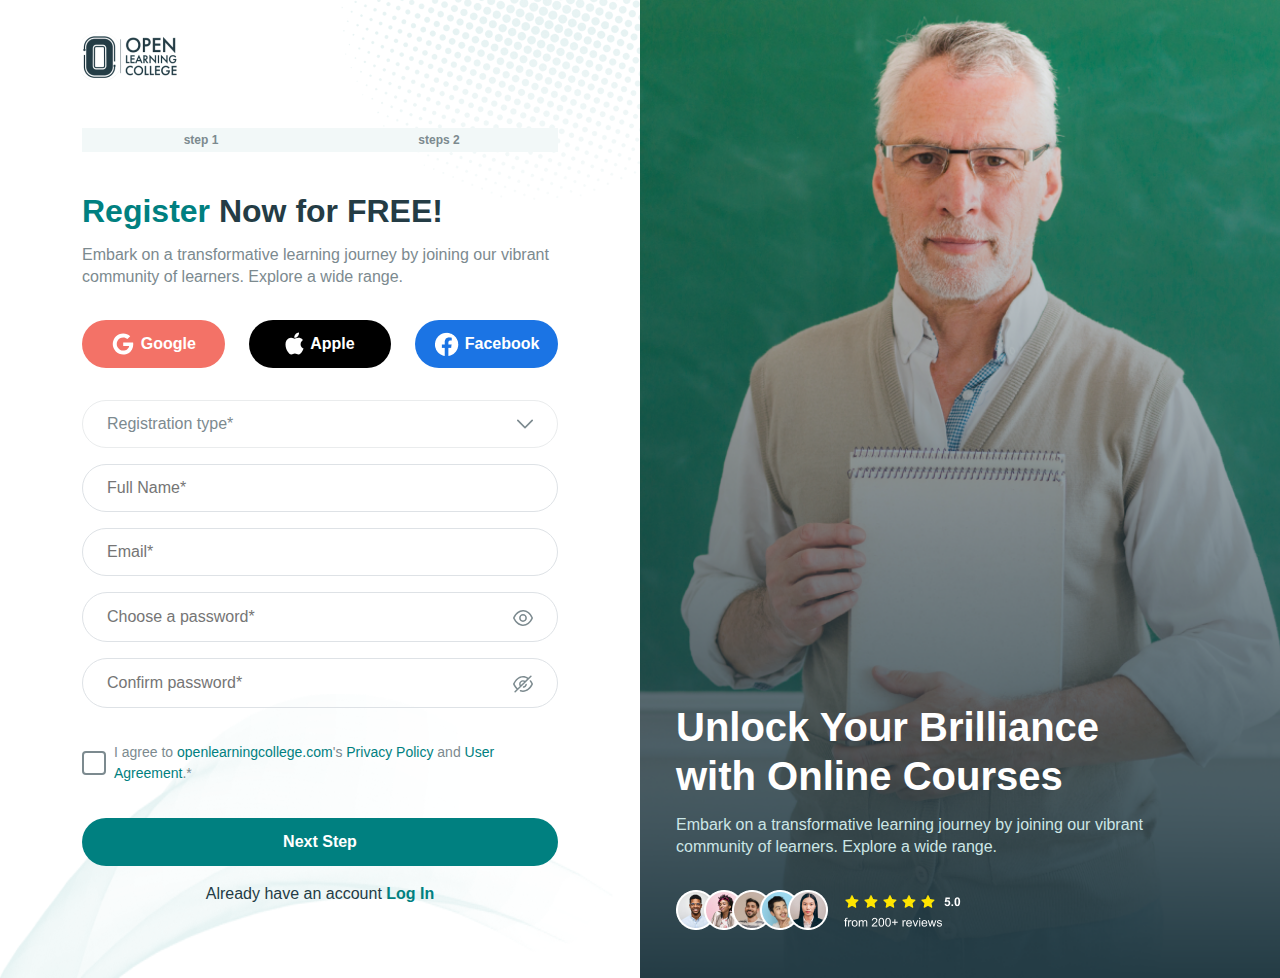
==== educator-first-step.html @ 33f60634 "complete second page" ====
<!DOCTYPE html>
<html lang="en">
<head>
    <meta charset="UTF-8">
    <meta name="viewport" content="width=device-width, initial-scale=1.0">
    <title>Educator first step</title>
    <link rel="stylesheet" href="css/bootstrap.min.css">
    <link rel="stylesheet" href="css/style.css">
</head>
<body>

    <section class="auth-section position-relative" style="background-image: url(images/Mask-group-2.png);">
        <div class="container">
            <div class="row">
                <div class="col-lg-6 overflow-hidden form-column position-relative z-index-1">
                    <div class="pr-spacing-17_5 pr-lg-spacing-0 pr-sm-spacing-0 pb-spacing-18 pb-ls-spacing-8">
                        <div class="main-logo pb-5 pt-spacing-8">
                            <img src="images/main-Logo.png" alt="logo" style="width: 97px; height: 48px;">
                        </div>
                        <div class="step-box d-flex w-100 bg-white-secondary">
                            <a href="educator-first-step" class="bg-transparent border-0 bs-gray p-1 rounded-32 font-12 fw-bold text-decoration-none d-block text-center line-height-137 active" style="width: 50%;">step 1  </a>

                            <a href="educator-second-step.html" class="bg-transparent border-0 bs-gray p-1 rounded-32 font-12 fw-bold text-decoration-none d-block text-center line-height-137" style="width: 50%;">steps 2 </a>
                        </div>


                        <div class="pt-spacing-10">
                            <h2 class="gray-dark fw-bold line-height-124"><span class="green-secondary">Register</span> Now for FREE!</h2>
                            <p class="bs-gray fw-normal font-16 line-height-138 pt-spacing-3">Embark on a transformative learning journey by joining our vibrant community of learners. Explore a wide range.</p>
                        </div>
                        <div class="row pt-spacing-8">
                            <div class="col-lg-4 col-md-4">
                                <a href="#" class="text-decoration-none d-flex align-items-center border-0 bg-deep-orange rounded-48 py-spacing-3 bs-white fw-bold font-16 w-100 justify-content-center">
                                    <svg class="mr-spacing-1_5" xmlns="http://www.w3.org/2000/svg" width="24" height="24" fill="none"><path d="M12.211 10.503h9.876c.108.608.163 1.19.163 1.743 0 1.97-.413 3.73-1.24 5.279a8.95 8.95 0 0 1-3.534 3.63c-1.53.871-3.285 1.307-5.265 1.307-1.426 0-2.783-.274-4.073-.824-1.29-.55-2.402-1.292-3.337-2.227-.935-.935-1.678-2.048-2.227-3.337A10.283 10.283 0 0 1 1.75 12c0-1.425.275-2.783.824-4.073.55-1.29 1.292-2.401 2.227-3.337.935-.935 2.048-1.677 3.337-2.227 1.29-.55 2.647-.824 4.073-.824 2.724 0 5.063.913 7.015 2.738L16.38 7.016c-1.117-1.08-2.506-1.621-4.168-1.621a6.25 6.25 0 0 0-3.249.885A6.524 6.524 0 0 0 6.6 8.684a6.547 6.547 0 0 0-.872 3.317c0 1.199.291 2.304.872 3.317a6.524 6.524 0 0 0 2.363 2.404 6.25 6.25 0 0 0 3.25.886c.79 0 1.516-.11 2.178-.327.663-.218 1.208-.49 1.635-.818.427-.327.8-.699 1.117-1.117a5.2 5.2 0 0 0 .701-1.185c.15-.372.253-.726.307-1.062h-5.939v-3.596Z" fill="#fff"/></svg>
                                    Google
                                </a>
                            </div>

                            <div class="col-lg-4 col-md-4 mt-3 mt-md-0">
                                <a href="#" class="text-decoration-none d-flex align-items-center border-0 bg-black rounded-48 py-spacing-3 bs-white fw-bold font-16 w-100 justify-content-center">
                                    <svg class="mr-spacing-1_5" xmlns="http://www.w3.org/2000/svg" width="19" height="23" fill="none"><path d="M1.429 8.584c-1.862 3.23-.678 8.135 1.38 11.108 1.029 1.486 2.07 2.82 3.495 2.82h.081c.67-.027 1.154-.234 1.621-.433.526-.224 1.069-.455 1.921-.455.81 0 1.328.224 1.829.44.493.213 1 .434 1.751.42 1.606-.03 2.591-1.47 3.461-2.74a12.145 12.145 0 0 0 1.516-3.106l.007-.02a.18.18 0 0 0-.11-.226c-.282-.116-2.762-1.216-2.788-4.215-.025-2.436 1.86-3.726 2.238-3.96l.018-.011a.18.18 0 0 0 .051-.254c-1.3-1.904-3.295-2.19-4.097-2.225a3.614 3.614 0 0 0-.358-.018c-.943 0-1.846.357-2.572.643-.5.197-.933.368-1.232.368-.335 0-.77-.173-1.274-.373-.674-.267-1.437-.57-2.246-.57h-.057c-1.88.028-3.656 1.103-4.635 2.807Z" fill="#fff"/><path d="M13.803.487c-1.138.046-2.503.747-3.32 1.703-.693.804-1.37 2.143-1.192 3.494a.18.18 0 0 0 .165.156c.076.006.155.01.233.01 1.113 0 2.314-.617 3.134-1.608.863-1.047 1.3-2.39 1.167-3.594a.182.182 0 0 0-.187-.161Z" fill="#fff"/></svg>
                                    Apple
                                </a>
                            </div>

                            <div class="col-lg-4 col-md-4 mt-3 mt-md-0">
                                <a href="#" class="text-decoration-none d-flex align-items-center border-0 bg-blue-secondary rounded-48 py-spacing-3 bs-white fw-bold font-16 w-100 justify-content-center">
                                    <img src="images/facebook-icon.png" alt="facebook-icon" class="mr-spacing-1_5">
                                    Facebook
                                </a>
                            </div>
                        </div>
                        <div class="pt-spacing-8 student-form">
                            <form>
                                <div class="dropdown">
                                    <button class="btn btn-secondary w-100 d-flex align-items-center justify-content-between no-arrow bg-white bs-gray fw-normal line-height-138 py-spacing-3 px-4 rounded-48 border-color dropdown-btn" type="button" id="studentdropdownMenu" data-bs-toggle="dropdown" aria-expanded="false">
                                        Registration type*
                                        <svg xmlns="http://www.w3.org/2000/svg" width="16" height="10" fill="none"><path d="M.241.746A.811.811 0 0 1 1.313.665l.092.08L8 7.474 14.595.746a.811.811 0 0 1 1.072-.081l.092.08a.852.852 0 0 1 .08 1.094l-.08.094-7.177 7.321a.811.811 0 0 1-1.072.081l-.092-.08L.241 1.932a.852.852 0 0 1 0-1.187Z" fill="#7C8A8F"/></svg>
                                    </button>
                                    <ul class="dropdown-menu w-100" aria-labelledby="studentdropdownMenu">
                                    <li><button class="dropdown-item" type="button">Action</button></li>
                                    <li><button class="dropdown-item" type="button">Another action</button></li>
                                    <li><button class="dropdown-item" type="button">Something else here</button></li>
                                    </ul>
                                </div>

                                <input type="text" required placeholder="Full Name*" class="py-spacing-3 px-4 mt-3 border rounded-48 w-100 font-16 line-height-138">
                                
                                <input type="email" required placeholder="Email*" class="py-spacing-3 px-4 mt-3 border rounded-48 w-100 font-16 line-height-138">

                                <div class="input-box d-flex align-items-center justify-content-between py-spacing-3 px-4 mt-3 border rounded-48">
                                    <input type="password" required placeholder="Choose a password*" class="border-0 w-100 font-16 pr-spacing-2 line-height-138">
                                    <button type="button" class="bg-white border-0">
                                        <svg xmlns="http://www.w3.org/2000/svg" width="20" height="16" fill="none"><path fill-rule="evenodd" clip-rule="evenodd" d="M10.288.005 10.002 0C5.862 0 2.129 2.923.061 7.706a.74.74 0 0 0 0 .588l.143.323c2.042 4.476 5.571 7.247 9.508 7.378l.286.005c4.14 0 7.873-2.923 9.941-7.706a.741.741 0 0 0-.003-.595l-.14-.313C17.75 2.9 14.22.136 10.289.005Zm-.279 1.484.24.005.266.014c3.197.227 6.138 2.597 7.914 6.49l-.009.025c-1.821 3.977-4.863 6.362-8.16 6.482l-.256.004-.257-.004-.266-.014c-3.098-.22-5.954-2.457-7.742-6.131l-.169-.361.157-.333C3.61 3.773 6.692 1.49 10.009 1.489Zm-.012 2.624c-2.16 0-3.911 1.74-3.911 3.887 0 2.146 1.75 3.886 3.91 3.886 2.161 0 3.913-1.74 3.913-3.886 0-2.147-1.752-3.887-3.912-3.887Zm0 1.49A2.404 2.404 0 0 1 12.409 8a2.404 2.404 0 0 1-2.412 2.395A2.403 2.403 0 0 1 7.586 8a2.403 2.403 0 0 1 2.41-2.396Z" fill="#7C8A8F"/></svg>
                                    </button>
                                </div>
                                <div class="input-box d-flex align-items-center justify-content-between py-spacing-3 px-4 mt-3 border rounded-48">
                                    <input type="password" required placeholder="Confirm password*" class="border-0 w-100 font-16 pr-spacing-2 line-height-138">
                                    <button type="button" class="bg-white border-0">
                                        <svg xmlns="http://www.w3.org/2000/svg" width="20" height="18" fill="none"><path fill-rule="evenodd" clip-rule="evenodd" d="M18.422.716a.759.759 0 0 0-1.061 0l-2.09 2.056C13.659 1.663 11.857 1.075 10 1.075c-2.057 0-4.053.72-5.781 2.067C2.51 4.464 1.087 6.371.06 8.708a.727.727 0 0 0 0 .584c.886 2.031 2.076 3.735 3.495 5.01l-1.97 1.938-.072.083a.73.73 0 0 0 .073.96.758.758 0 0 0 1.06 0L18.423 1.76l.072-.083a.73.73 0 0 0-.072-.96ZM4.618 13.256l2.138-2.103a3.764 3.764 0 0 1-.67-2.152c0-2.133 1.748-3.854 3.914-3.854.793 0 1.555.235 2.189.66l2.002-1.972C12.883 2.991 11.457 2.552 10 2.552c-1.71 0-3.38.602-4.852 1.749-1.41 1.091-2.619 2.66-3.53 4.6L1.57 9l.046.1c.793 1.695 1.816 3.104 3.002 4.156Zm6.478-6.374A2.44 2.44 0 0 0 10 6.624c-1.338 0-2.414 1.06-2.414 2.377 0 .385.091.75.262 1.077l3.248-3.196Zm2.043 1.934.101.01a.74.74 0 0 1 .606.858c-.288 1.573-1.545 2.812-3.142 3.097a.75.75 0 0 1-.872-.594.74.74 0 0 1 .604-.858 2.389 2.389 0 0 0 1.933-1.906.748.748 0 0 1 .77-.607Zm3.859-3.502a.758.758 0 0 1 1.05.146c.726.95 1.36 2.039 1.891 3.247a.727.727 0 0 1 0 .586c-2.077 4.736-5.803 7.631-9.938 7.631a8.86 8.86 0 0 1-2.77-.444.735.735 0 0 1-.473-.934.753.753 0 0 1 .948-.466 7.336 7.336 0 0 0 2.295.368c3.305 0 6.381-2.261 8.273-6.118L18.429 9l-.053-.116a14.323 14.323 0 0 0-1.285-2.21l-.241-.327a.73.73 0 0 1 .148-1.034Z" fill="#7C8A8F"/></svg>
                                    </button>
                                </div>

                                <div class="d-flex align-items-center mt-spacing-8_5">
                                    <input class="form-check-input mt-0" type="checkbox" value="" aria-label="Checkbox for following text input">
                                    <p class="ms-2 font-14 fw-normal bs-gray">I agree to <a href="#" class="green-secondary text-decoration-none">openlearningcollege.com</a>'s <a href="#" class="green-secondary text-decoration-none">Privacy Policy</a> and <a href="#" class="green-secondary text-decoration-none">User Agreement</a>.*</p>
                                </div>
                                
                                <input type="submit" value="Next Step" class="mt-spacing-8_5 w-100 py-spacing-3 px-4 rounded-32 bg-green-secondary border-0 bs-white fw-bold font-16">

                            </form>
                            <p class="gray-dark fw-normal font-16 text-center mt-3">Already have an account <a href="#" class="green-secondary text-decoration-none fw-bold">Log In</a></p>
                        </div>

                    </div>
                </div>

                <div class="col-lg-6 mt-md-4">
                    <div class="course-bg z-index-1">
                        <img src="images/Educator-content-bg.png" alt="">
                    </div>
                    <div class="position-relative z-index-2 h-100 h-md-0">
                        <div class="course-content mb-5 px-3 px-lg-4">
                            <h1 class="bs-white fw-bold line-height-124">Unlock Your Brilliance with Online Courses</h1>
                            <p class="pt-spacing-3 font-16 fw-normal bs-light line-height-138">Embark on a transformative learning journey by joining our vibrant community of learners. Explore a wide range.</p>
                            <img src="images/reviewFrame.png" alt="images-group" class="pt-spacing-8 review-frame">
                        </div>
                    </div>
                </div>
            </div>
        </div>
    </section>
    
    
    <!-- Javascript -->
    <script src="js/bootstrap.bundle.min.js"></script>
</body>
</html>
---- css/style.css ----
*{
    margin: 0;
    padding: 0;
    box-sizing: border-box;
}
body{
    font-family: Arial;
}
.auth-section {
    --bs-blue: #0d6efd;
    --bs-indigo: #6610f2;
    --bs-purple: #6f42c1;
    --bs-pink: #d63384;
    --bs-red: #dc3545;
    --bs-orange: #fd7e14;
    --bs-yellow: #ffc107;
    --bs-green: #198754;
    --bs-success: #198754;
    --bs-cyan: #0dcaf0;
    --bs-primary: #0d6efd;
    --bs-info: #0dcaf0;
    --bs-warning: #ffc107;
    --bs-danger: #dc3545;
    --bs-dark: #212529;
    --color: ;


    --bs-white: #FFF;
    --white-secondary: #F2F8F8;
    --bs-light: #CCE6E6;
    --border-color: #EAECED;
    --bs-gray: #7C8A8F;
    --bs-gray-dark: #243C45;
    --green-secondary: #008080;
    --deep-orange: #F37267;
    --black: #000000;
    --blue-secondary: #1B74E4;



    --bs-font-sans-serif: system-ui, -apple-system, "Segoe UI", Roboto, "Helvetica Neue", Arial, "Noto Sans", "Liberation Sans", sans-serif, "Apple Color Emoji", "Segoe UI Emoji", "Segoe UI Symbol", "Noto Color Emoji";
    --bs-font-monospace: SFMono-Regular, Menlo, Monaco, Consolas, "Liberation Mono", "Courier New", monospace;
    --bs-gradient: linear-gradient(180deg, rgba(255, 255, 255, 0.15), rgba(255, 255, 255, 0));



    /* font size */
    --font-size-h2: 2rem; /* 32px */
    --font-size-h1: 2.5rem; /* 40px */


    /* padding */

    --spacing-0: 0rem; /* 0px */
    --spacing-1_5: 0.375rem; /* 6px */
    --spacing-2: 0.5rem; /* 8px */
    --spacing-2_5: 0.625rem; /* 10px */
    --spacing-3: 0.75rem; /* 12px */
    --spacing-4: 1rem; /* 16px */
    --spacing-6: 1.5rem; /* 24px */
    --spacing-8: 2rem; /* 32px */
    --spacing-8_5: 2.125rem; /* 34px */
    --spacing-9: 2.25rem; /* 36px */
    --spacing-10: 2.5rem; /* 40px */
    --spacing-17_5: 4.375rem; /* 70px */
    --spacing-18: 4.5rem; /* 72px */

    background-position: left bottom;
    background-size: 651px 286px;
    background-repeat: no-repeat;


  }


  .auth-section::before{
    position: absolute;
    content: '';
    top: 0;
    right: 0;
    background-image: url(/images/Mask-group.png);
    width: 300px;
    height: 200px;
    z-index: -1;
  }

  /*===== font size =====*/
  .font-size-h1{
    font-size: var(--font-size-h1) !important;
  }
  .font-size-h2{
    font-size: var(--font-size-h2) !important;
  }

  .font-12{
    font-size: 12px !important;
  }
  .font-14{
    font-size: 14px !important;
  }
  .font-16{
    font-size: 16px !important;
  }

  h1, h2, h3, h4, p{
    margin: 0;
    padding: 0;
  } 

  /*===== padding =====*/
  
.pr-spacing-2{
    padding-right: var(--spacing-2) !important;
}
.pt-spacing-2_5{
    padding-top: var(--spacing-2_5) !important;
}
.py-spacing-3{
    padding-top: var(--spacing-3) !important;
    padding-bottom: var(--spacing-3) !important;
}
.pt-spacing-3{
    padding-top: var(--spacing-3) !important;
}
.pl-spacing-6{
    padding-left: var(--spacing-6) !important;
}
.pt-spacing-8{
    padding-top: var(--spacing-8) !important;
}
.mt-spacing-8_5{
    margin-top: var(--spacing-8_5) !important;
}
.px-spacing-9{
    padding-left: var(--spacing-9) !important;
    padding-right: var(--spacing-9) !important;
}
.pt-spacing-10{
    padding-top: var(--spacing-10) !important;
}
.pr-spacing-17_5{
    padding-right: var(--spacing-17_5) !important;
}
.pb-spacing-18{
    padding-bottom: var(--spacing-18) !important;
}


/* margin */
.mr-spacing-1_5{
    margin-right: var(--spacing-1_5) !important;
}

.border{
    border: 1px solid var(--border-color);
}

/*===== color =====*/


.gray-dark{
    color: var(--bs-gray-dark) !important;
}
.bs-gray{
    color: var(--bs-gray) !important;
}
.bs-white{
    color: var(--bs-white) !important;
}
.bs-light{
    color: var(--bs-light) !important;
}
.green-secondary{
    color: var(--green-secondary) !important;
}
.bg-green-secondary{
    background-color: var(--green-secondary) !important;
}

.bg-gray-dark{
    background-color: var(--bs-gray-dark) !important;
}
.bg-deep-orange{
    background-color: var(--deep-orange) !important;
}
.bg-black{
    background-color: var(--black) !important;
}
.bg-blue-secondary{
    background-color: var(--blue-secondary) !important;
}
.border-color{
    border-color: var(--border-color) !important;
}
.bg-white-secondary{
    background-color: var(--white-secondary) !important;
}

/*===== radius =====*/

.rounded-32{
    border-radius: 2rem !important;
}
.rounded-48{
    border-radius: 3rem !important;
}

/*===== line height =====*/

.line-height-124{
    line-height: 124% !important;
}
.line-height-138{
    line-height: 138% !important;
}
.line-height-137{
    line-height: 16px !important;
}

/*=============== dropdown ===============*/



.dropdown-btn:focus,
.dropdown-btn:active,
.dropdown-btn:focus-visible{
    box-shadow: none!important;
    outline: none;
}
.dropdown-btn:focus svg,
.dropdown-btn:active svg{
    rotate: -180deg;
}

/* input */

input:focus-visible,
input:focus{
    outline: none;
    border: 1px solid var(--blue-secondary);
}
.input-box input:focus-visible,
.input-box input:focus{
    border: none!important;
}

/* student form */
.student-form .form-check-input{
    min-width: 24px;
    height: 24px;
    border: 2px solid var(--bs-gray);
}
.student-form .form-check-input:focus{
    outline: none;
    box-shadow: none;
    border-color: var(--bs-gray);
}

.course-bg img{
    width: 100%;
    height: 100%;
    object-fit: cover;
}
.course-content{
    position: absolute;
    bottom: 0;
    left: 0;
    max-width: 100%;
}
.review-frame{
    max-width: 100%;
}


/*=============================== educator ===============================*/

.step-box a:hover,
.step-box a:active{
 background: var(--bs-gray-dark)!important;
 color: var(--bs-white)!important;
}





/*=============== responcive ===============*/
@media screen and (max-width: 1200px){
    .pr-lg-spacing-0{
        padding-right: var(--spacing-0) !important;
    }
    .pb-ls-spacing-8{
        padding-bottom: var(--spacing-8)!important;
    }
}

@media screen and (min-width: 992px){
    .course-bg{
        position: absolute;
        top: 0;
        right: 0;
        bottom: 0;
        height: 100%;
        width: 50vw;
    }
    
  .auth-section::before{
    display: none;
  }
    
.auth-section .form-column::before{
    position: absolute;
    content: '';
    top: 0;
    right: 0;
    background-image: url(/images/Mask-group.png);
    width: 300px;
    height: 200px;
    z-index: -1;
}

}

@media screen and (max-width: 992px){
    .mt-md-4{
        margin-top: var(--spacing-6) !important;
    }
    .h-md-0{
        height: var(--spacing-0) !important;
    }
}

@media screen and (max-width: 576px){
    .pr-sm-spacing-0{
        padding-right: var(--spacing-0) !important;
    }
}

@media screen and (max-width: 320px){

}
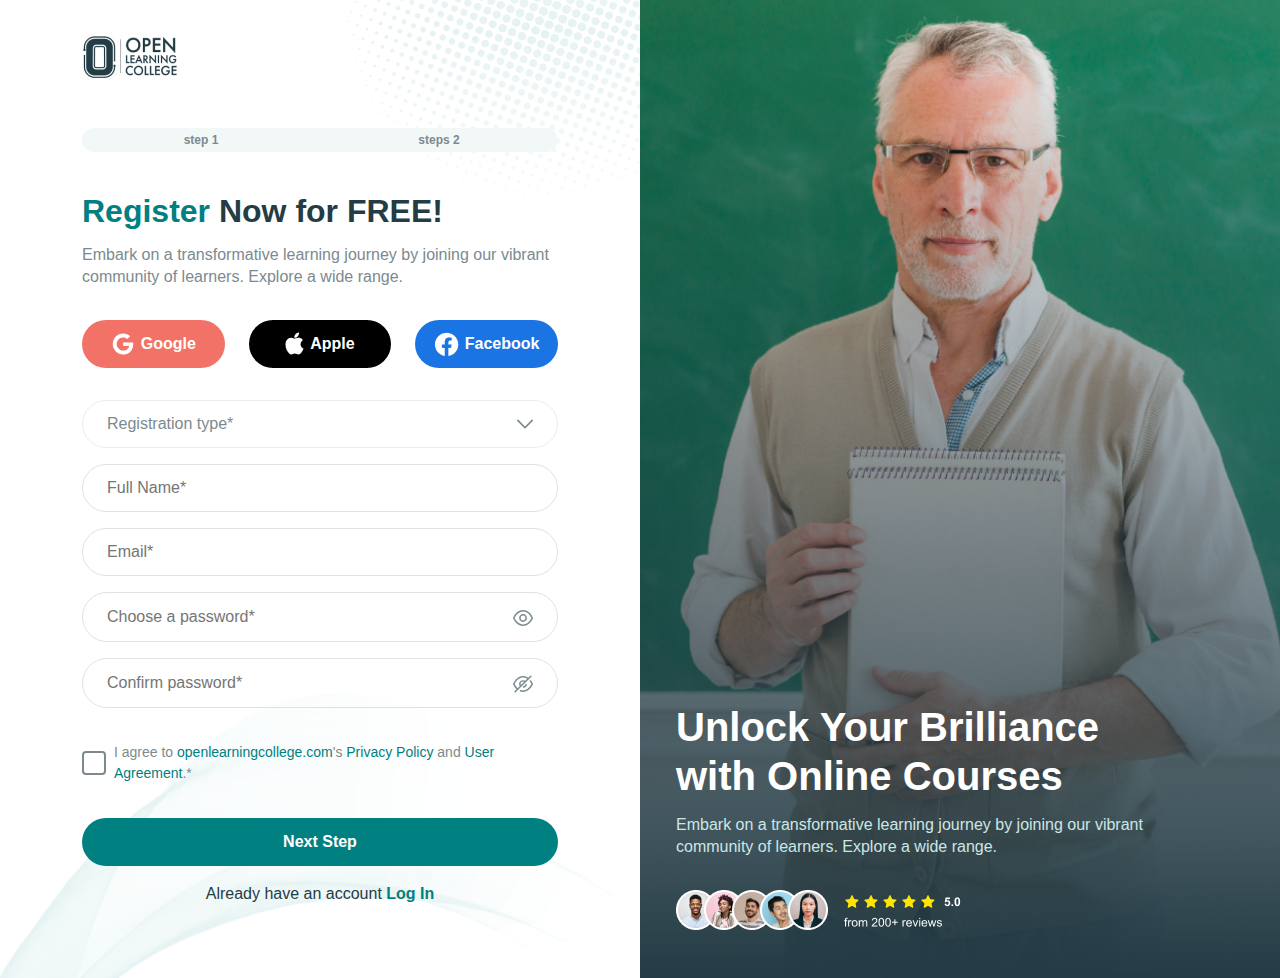
==== commit 20e96866: "step box radius" ====
--- a/educator-first-step.html
+++ b/educator-first-step.html
@@ -17,7 +17,7 @@
                         <div class="main-logo pb-5 pt-spacing-8">
                             <img src="images/main-Logo.png" alt="logo" style="width: 97px; height: 48px;">
                         </div>
-                        <div class="step-box d-flex w-100 bg-white-secondary">
+                        <div class="step-box d-flex w-100 bg-white-secondary rounded-32">
                             <a href="educator-first-step" class="bg-transparent border-0 bs-gray p-1 rounded-32 font-12 fw-bold text-decoration-none d-block text-center line-height-137 active" style="width: 50%;">step 1  </a>
 
                             <a href="educator-second-step.html" class="bg-transparent border-0 bs-gray p-1 rounded-32 font-12 fw-bold text-decoration-none d-block text-center line-height-137" style="width: 50%;">steps 2 </a>
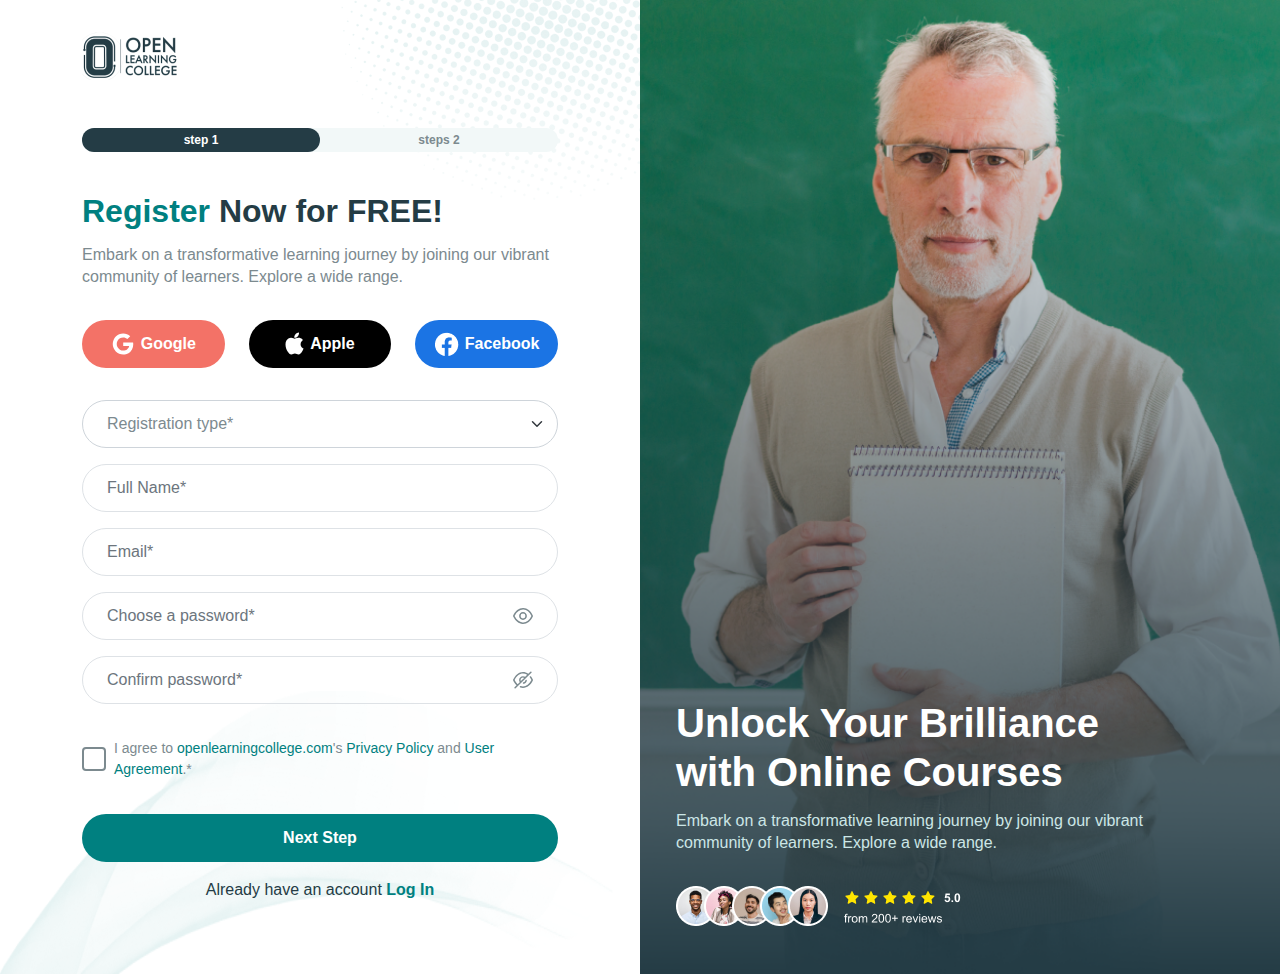
==== commit e13797d5: "completed al login page" ====
--- a/educator-first-step.html
+++ b/educator-first-step.html
@@ -18,7 +18,7 @@
                             <img src="images/main-Logo.png" alt="logo" style="width: 97px; height: 48px;">
                         </div>
                         <div class="step-box d-flex w-100 bg-white-secondary rounded-32">
-                            <a href="educator-first-step" class="bg-transparent border-0 bs-gray p-1 rounded-32 font-12 fw-bold text-decoration-none d-block text-center line-height-137 active" style="width: 50%;">step 1  </a>
+                            <a href="educator-first-step" class="bg-transparent active border-0 bs-gray p-1 rounded-32 font-12 fw-bold text-decoration-none d-block text-center line-height-137 active" style="width: 50%;">step 1  </a>
 
                             <a href="educator-second-step.html" class="bg-transparent border-0 bs-gray p-1 rounded-32 font-12 fw-bold text-decoration-none d-block text-center line-height-137" style="width: 50%;">steps 2 </a>
                         </div>
@@ -52,30 +52,25 @@
                         </div>
                         <div class="pt-spacing-8 student-form">
                             <form>
-                                <div class="dropdown">
-                                    <button class="btn btn-secondary w-100 d-flex align-items-center justify-content-between no-arrow bg-white bs-gray fw-normal line-height-138 py-spacing-3 px-4 rounded-48 border-color dropdown-btn" type="button" id="studentdropdownMenu" data-bs-toggle="dropdown" aria-expanded="false">
-                                        Registration type*
-                                        <svg xmlns="http://www.w3.org/2000/svg" width="16" height="10" fill="none"><path d="M.241.746A.811.811 0 0 1 1.313.665l.092.08L8 7.474 14.595.746a.811.811 0 0 1 1.072-.081l.092.08a.852.852 0 0 1 .08 1.094l-.08.094-7.177 7.321a.811.811 0 0 1-1.072.081l-.092-.08L.241 1.932a.852.852 0 0 1 0-1.187Z" fill="#7C8A8F"/></svg>
-                                    </button>
-                                    <ul class="dropdown-menu w-100" aria-labelledby="studentdropdownMenu">
-                                    <li><button class="dropdown-item" type="button">Action</button></li>
-                                    <li><button class="dropdown-item" type="button">Another action</button></li>
-                                    <li><button class="dropdown-item" type="button">Something else here</button></li>
-                                    </ul>
-                                </div>
+                                <select class="form-select px-4 py-spacing-3 rounded-48 bs-gray fw-normal font-16 line-height-22" aria-label="Default select example">
+                                    <option selected>Registration type*</option>
+                                    <option value="1">One</option>
+                                    <option value="2">Two</option>
+                                    <option value="3">Three</option>
+                                </select>
 
-                                <input type="text" required placeholder="Full Name*" class="py-spacing-3 px-4 mt-3 border rounded-48 w-100 font-16 line-height-138">
+                                <input type="text" class="form-control py-spacing-3 px-4 mt-3 border rounded-48 w-100 font-16 line-height-138 p-0"  placeholder="Full Name*">
                                 
-                                <input type="email" required placeholder="Email*" class="py-spacing-3 px-4 mt-3 border rounded-48 w-100 font-16 line-height-138">
+                                <input type="email" placeholder="Email*" class="form-control py-spacing-3 px-4 mt-3 border rounded-48 w-100 font-16 line-height-138 p-0">
 
-                                <div class="input-box d-flex align-items-center justify-content-between py-spacing-3 px-4 mt-3 border rounded-48">
-                                    <input type="password" required placeholder="Choose a password*" class="border-0 w-100 font-16 pr-spacing-2 line-height-138">
+                                <div class="input-box d-flex align-items-center justify-content-between py-spacing-3 px-4 mt-3 border rounded-48 line-height-137">
+                                    <input type="password" placeholder="Choose a password*" class="form-control border-0 w-100 font-16 pr-spacing-2 line-height-138 p-0">
                                     <button type="button" class="bg-white border-0">
                                         <svg xmlns="http://www.w3.org/2000/svg" width="20" height="16" fill="none"><path fill-rule="evenodd" clip-rule="evenodd" d="M10.288.005 10.002 0C5.862 0 2.129 2.923.061 7.706a.74.74 0 0 0 0 .588l.143.323c2.042 4.476 5.571 7.247 9.508 7.378l.286.005c4.14 0 7.873-2.923 9.941-7.706a.741.741 0 0 0-.003-.595l-.14-.313C17.75 2.9 14.22.136 10.289.005Zm-.279 1.484.24.005.266.014c3.197.227 6.138 2.597 7.914 6.49l-.009.025c-1.821 3.977-4.863 6.362-8.16 6.482l-.256.004-.257-.004-.266-.014c-3.098-.22-5.954-2.457-7.742-6.131l-.169-.361.157-.333C3.61 3.773 6.692 1.49 10.009 1.489Zm-.012 2.624c-2.16 0-3.911 1.74-3.911 3.887 0 2.146 1.75 3.886 3.91 3.886 2.161 0 3.913-1.74 3.913-3.886 0-2.147-1.752-3.887-3.912-3.887Zm0 1.49A2.404 2.404 0 0 1 12.409 8a2.404 2.404 0 0 1-2.412 2.395A2.403 2.403 0 0 1 7.586 8a2.403 2.403 0 0 1 2.41-2.396Z" fill="#7C8A8F"/></svg>
                                     </button>
                                 </div>
-                                <div class="input-box d-flex align-items-center justify-content-between py-spacing-3 px-4 mt-3 border rounded-48">
-                                    <input type="password" required placeholder="Confirm password*" class="border-0 w-100 font-16 pr-spacing-2 line-height-138">
+                                <div class="input-box d-flex align-items-center justify-content-between py-spacing-3 px-4 mt-3 border rounded-48 line-height-137">
+                                    <input type="password"placeholder="Confirm password*" class="form-control border-0 w-100 font-16 pr-spacing-2 line-height-138 p-0">
                                     <button type="button" class="bg-white border-0">
                                         <svg xmlns="http://www.w3.org/2000/svg" width="20" height="18" fill="none"><path fill-rule="evenodd" clip-rule="evenodd" d="M18.422.716a.759.759 0 0 0-1.061 0l-2.09 2.056C13.659 1.663 11.857 1.075 10 1.075c-2.057 0-4.053.72-5.781 2.067C2.51 4.464 1.087 6.371.06 8.708a.727.727 0 0 0 0 .584c.886 2.031 2.076 3.735 3.495 5.01l-1.97 1.938-.072.083a.73.73 0 0 0 .073.96.758.758 0 0 0 1.06 0L18.423 1.76l.072-.083a.73.73 0 0 0-.072-.96ZM4.618 13.256l2.138-2.103a3.764 3.764 0 0 1-.67-2.152c0-2.133 1.748-3.854 3.914-3.854.793 0 1.555.235 2.189.66l2.002-1.972C12.883 2.991 11.457 2.552 10 2.552c-1.71 0-3.38.602-4.852 1.749-1.41 1.091-2.619 2.66-3.53 4.6L1.57 9l.046.1c.793 1.695 1.816 3.104 3.002 4.156Zm6.478-6.374A2.44 2.44 0 0 0 10 6.624c-1.338 0-2.414 1.06-2.414 2.377 0 .385.091.75.262 1.077l3.248-3.196Zm2.043 1.934.101.01a.74.74 0 0 1 .606.858c-.288 1.573-1.545 2.812-3.142 3.097a.75.75 0 0 1-.872-.594.74.74 0 0 1 .604-.858 2.389 2.389 0 0 0 1.933-1.906.748.748 0 0 1 .77-.607Zm3.859-3.502a.758.758 0 0 1 1.05.146c.726.95 1.36 2.039 1.891 3.247a.727.727 0 0 1 0 .586c-2.077 4.736-5.803 7.631-9.938 7.631a8.86 8.86 0 0 1-2.77-.444.735.735 0 0 1-.473-.934.753.753 0 0 1 .948-.466 7.336 7.336 0 0 0 2.295.368c3.305 0 6.381-2.261 8.273-6.118L18.429 9l-.053-.116a14.323 14.323 0 0 0-1.285-2.21l-.241-.327a.73.73 0 0 1 .148-1.034Z" fill="#7C8A8F"/></svg>
                                     </button>
@@ -86,7 +81,7 @@
                                     <p class="ms-2 font-14 fw-normal bs-gray">I agree to <a href="#" class="green-secondary text-decoration-none">openlearningcollege.com</a>'s <a href="#" class="green-secondary text-decoration-none">Privacy Policy</a> and <a href="#" class="green-secondary text-decoration-none">User Agreement</a>.*</p>
                                 </div>
                                 
-                                <input type="submit" value="Next Step" class="mt-spacing-8_5 w-100 py-spacing-3 px-4 rounded-32 bg-green-secondary border-0 bs-white fw-bold font-16">
+                                <input type="submit" value="Next Step" class="form-control mt-spacing-8_5 py-spacing-3 px-4 rounded-32 bg-green-secondary border-0 bs-white fw-bold font-16">
 
                             </form>
                             <p class="gray-dark fw-normal font-16 text-center mt-3">Already have an account <a href="#" class="green-secondary text-decoration-none fw-bold">Log In</a></p>
--- a/css/style.css
+++ b/css/style.css
@@ -45,9 +45,9 @@
 
 
     /* font size */
+    --font-size-h1: 2.5rem; /* 40px */
     --font-size-h2: 2rem; /* 32px */
-    --font-size-h1: 2.5rem; /* 40px */
-
+    --font-size-h5: 1.25rem; /* 20px */
 
     /* padding */
 
@@ -91,6 +91,10 @@
   .font-size-h2{
     font-size: var(--font-size-h2) !important;
   }
+  .font-size-h5{
+    font-size: var(--font-size-h5) !important;
+  }
+  
 
   .font-12{
     font-size: 12px !important;
@@ -102,10 +106,13 @@
     font-size: 16px !important;
   }
 
-  h1, h2, h3, h4, p{
+  h1, h2, h3, h4, h5, h6, p{
     margin: 0;
     padding: 0;
   } 
+  a{
+    text-decoration: none;
+  }
 
   /*===== padding =====*/
   
@@ -183,6 +190,9 @@
 .bg-deep-orange{
     background-color: var(--deep-orange) !important;
 }
+.bs-deep-orange{
+    color: var(--deep-orange) !important;
+}
 .bg-black{
     background-color: var(--black) !important;
 }
@@ -216,21 +226,12 @@
 .line-height-137{
     line-height: 16px !important;
 }
+.line-height-22{
+    line-height: 22px !important;
+}
 
 /*=============== dropdown ===============*/
 
-
-
-.dropdown-btn:focus,
-.dropdown-btn:active,
-.dropdown-btn:focus-visible{
-    box-shadow: none!important;
-    outline: none;
-}
-.dropdown-btn:focus svg,
-.dropdown-btn:active svg{
-    rotate: -180deg;
-}
 
 /* input */
 
@@ -242,6 +243,7 @@
 .input-box input:focus-visible,
 .input-box input:focus{
     border: none!important;
+    box-shadow: none;
 }
 
 /* student form */
@@ -255,6 +257,9 @@
     box-shadow: none;
     border-color: var(--bs-gray);
 }
+.student-form input:focus{
+    box-shadow: none;
+}
 
 .course-bg img{
     width: 100%;
@@ -274,13 +279,22 @@
 
 /*=============================== educator ===============================*/
 
+.step-box a{
+    transition: all .3s;
+}
 .step-box a:hover,
-.step-box a:active{
+.step-box a.active{
  background: var(--bs-gray-dark)!important;
  color: var(--bs-white)!important;
 }
-
-
+.second-step-btnBox .second-step-btn{
+    transition: all .3s;
+}
+.second-step-btnBox .second-step-btn:hover,
+.second-step-btnBox .second-step-btn:active{
+    color: var(--bs-white) !important;
+    background-color: var(--green-secondary) !important;
+}
 
 
 
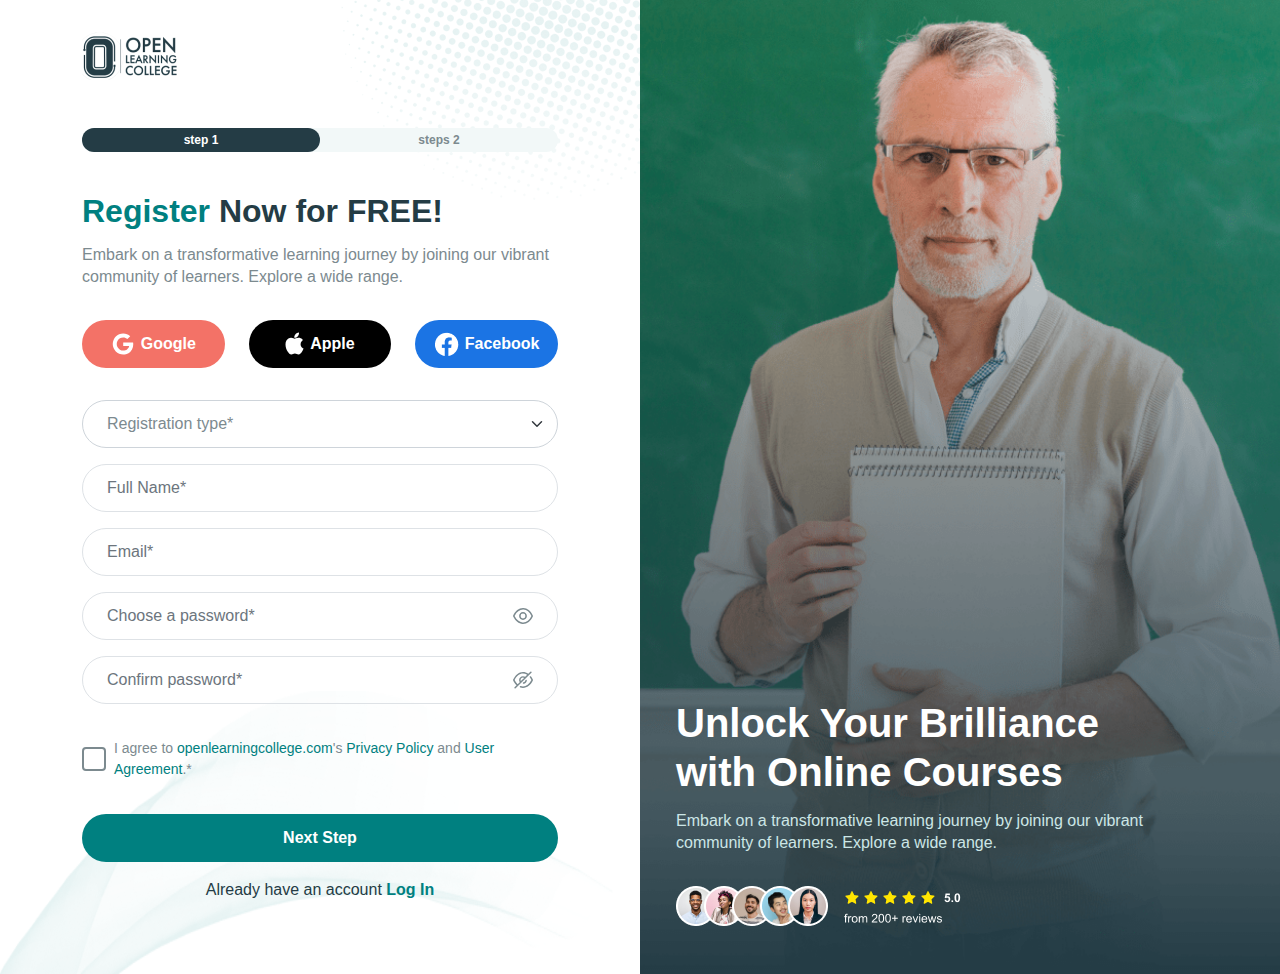
==== commit 66af876e: "complete password second step" ====
--- a/css/style.css
+++ b/css/style.css
@@ -22,7 +22,6 @@
     --bs-warning: #ffc107;
     --bs-danger: #dc3545;
     --bs-dark: #212529;
-    --color: ;
 
 
     --bs-white: #FFF;
@@ -97,13 +96,16 @@
   
 
   .font-12{
-    font-size: 12px !important;
+    font-size: 0.75rem !important;
   }
   .font-14{
-    font-size: 14px !important;
+    font-size: 0.875rem !important;
   }
   .font-16{
-    font-size: 16px !important;
+    font-size: 1rem !important;
+  }
+  .font-20{
+    font-size: var(--font-size-h5) !important;
   }
 
   h1, h2, h3, h4, h5, h6, p{
@@ -126,6 +128,9 @@
     padding-top: var(--spacing-3) !important;
     padding-bottom: var(--spacing-3) !important;
 }
+.mr-spacing-3{
+    margin-right: var(--spacing-3);
+}
 .pt-spacing-3{
     padding-top: var(--spacing-3) !important;
 }
@@ -247,17 +252,17 @@
 }
 
 /* student form */
-.student-form .form-check-input{
+ .form-check-input{
     min-width: 24px;
     height: 24px;
     border: 2px solid var(--bs-gray);
 }
-.student-form .form-check-input:focus{
+ .form-check-input:focus{
     outline: none;
     box-shadow: none;
     border-color: var(--bs-gray);
 }
-.student-form input:focus{
+ input:focus{
     box-shadow: none;
 }
 
@@ -287,15 +292,14 @@
  background: var(--bs-gray-dark)!important;
  color: var(--bs-white)!important;
 }
-.second-step-btnBox .second-step-btn{
+.btn-wrapper .second-step-btn{
     transition: all .3s;
 }
-.second-step-btnBox .second-step-btn:hover,
-.second-step-btnBox .second-step-btn:active{
+.btn-wrapper .second-step-btn:hover,
+.btn-wrapper .second-step-btn:active{
     color: var(--bs-white) !important;
     background-color: var(--green-secondary) !important;
 }
-
 
 
 /*=============== responcive ===============*/
